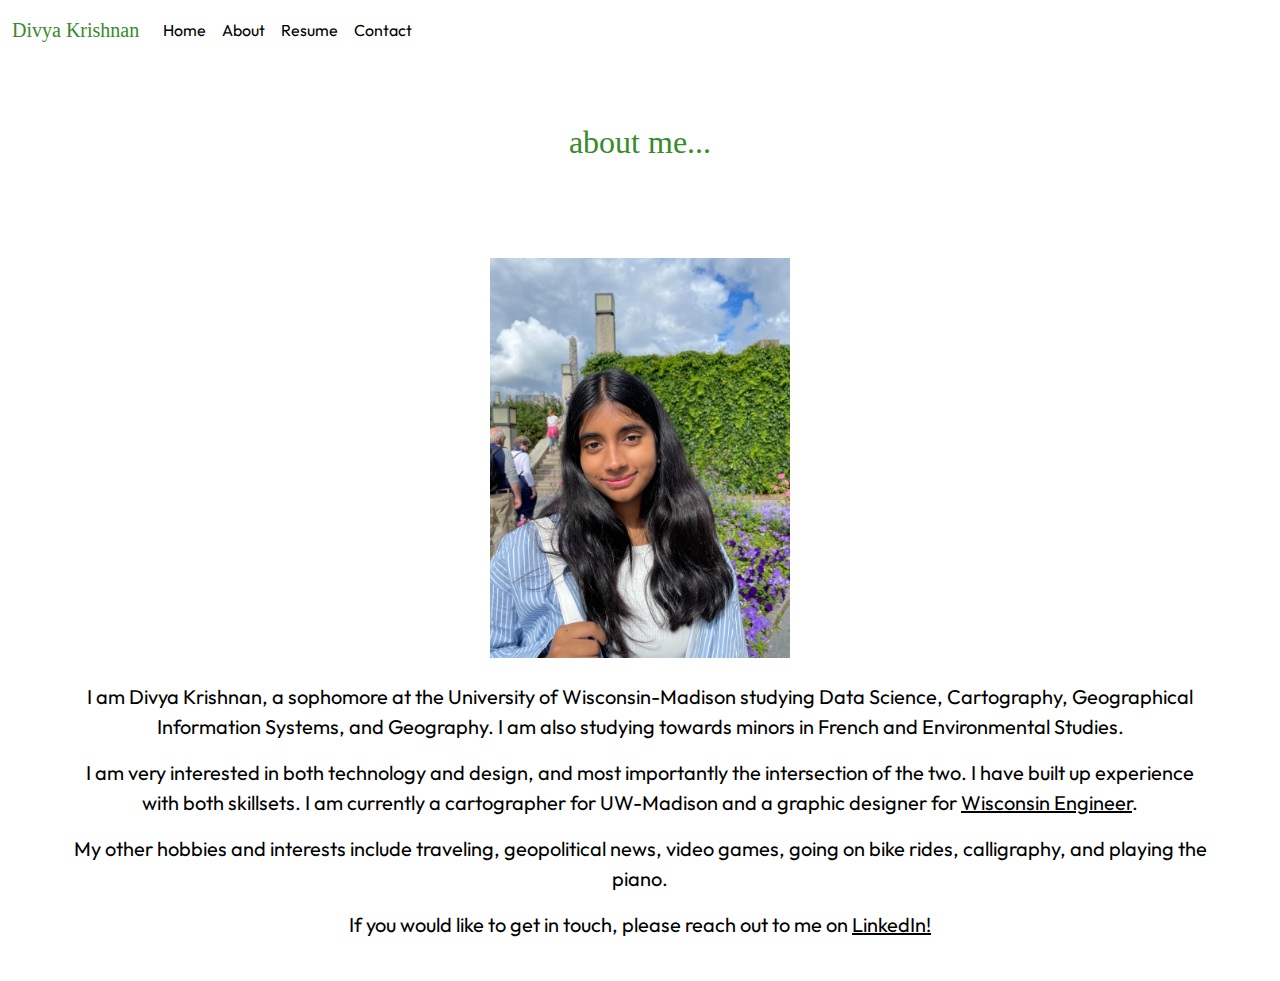
==== about.html @ 3236b27f "final project" ====
<!DOCTYPE html>
<html lang="en">

<head>
    <meta charset="utf-8">
    <meta name="viewport" content="width=device-width, initial-scale=1">
    <title>Divya Krishnan</title>
    <!-- <link href='https://fonts.googleapis.com/css?family=Montserrat:400,700' rel='stylesheet' type='text/css'> -->

    <!--put your Bootstrap stylesheet links below this comment and above style.css-->
    <link rel="preconnect" href="https://fonts.googleapis.com">
    <link rel="preconnect" href="https://fonts.gstatic.com" crossorigin>
    <link href="https://fonts.googleapis.com/css2?family=Homemade+Apple&family=Sail&display=swap" rel="stylesheet">
    <link rel="preconnect" href="https://fonts.googleapis.com">
    <link rel="preconnect" href="https://fonts.gstatic.com" crossorigin>
    <link href="https://fonts.googleapis.com/css2?family=Outfit:wght@100..900&display=swap" rel="stylesheet"> 
    <link rel="stylesheet" href="css/bootstrap.min.css">
        <link rel="stylesheet" href="css/style.css">
</head>

<body>
    <!-- Create the navbar -->
    <nav class="navbar navbar-expand-lg navbar-default">
        <!-- Container inside the navbar header to span the page -->
        <div class="container-fluid">
            <!-- Creates the navbar header -->
            <a class="navbar-brand" href="#">Divya Krishnan</a>
            <!-- This complex script is just for a hamburger button, which will appear on smaller screens -->
            <button class="navbar-toggler" type="button" data-bs-toggle="collapse" data-bs-target="#navbarNav"
                aria-controls="navbarNav" aria-expanded="false" aria-label="Toggle navigation">
                <svg width="1em" height="1em" viewBox="0 0 16 16" class="bi bi-list" xmlns="http://www.w3.org/2000/svg">
                    <path fill-rule="evenodd"
                        d="M2.5 11.5A.5.5 0 0 1 3 11h10a.5.5 0 0 1 0 1H3a.5.5 0 0 1-.5-.5zm0-4A.5.5 0 0 1 3 7h10a.5.5 0 0 1 0 1H3a.5.5 0 0 1-.5-.5zm0-4A.5.5 0 0 1 3 3h10a.5.5 0 0 1 0 1H3a.5.5 0 0 1-.5-.5z" />
                </svg>
                <span class="menu"> Menu</span>
            </button>
            <!-- Links to include in navbar -->
            <div class="collapse navbar-collapse" id="navbarNav">
                <!-- Unordered list for links on navbar -->
                <ul class="navbar-nav">
                    <li class="nav-item">
                        <a class="nav-link active" aria-current="page" href="index.html">Home</a>
                    </li>
                    <li class="nav-item">
                        <a class="nav-link" href="about.html">About</a>
                    </li>
                    <li class="nav-item">
                        <a class="nav-link" href="resume.html">Resume</a>
                    </li>
                    <li class="nav-item">
                        <a class="nav-link" href="contact.html">Contact</a>
                    </li>
                </ul>
            </div> <!-- end .navbar-collapse -->
        </div> <!-- end .container-fluid -->
    </nav> <!-- end navigation bar -->

    <div class="jumbotron">
        <div class="container">
            <h2>about me...</h2>
            
        </div>
    </div>

    <div class="container">
        <div class="row">   
            <div class="col-lg-12 text-center">
                <img src="assets/about-world.png" class="round-corner-large" height="400px" style="scale: 2px;">
                            <br><br>
                            <p>
                                I am Divya Krishnan, a sophomore at the University of Wisconsin-Madison studying Data Science, Cartography, Geographical Information Systems, and Geography. I am also studying towards minors in French and Environmental Studies.
                                </p>
                                <p>
                                I am very interested in both technology and design, and most importantly the intersection of the two. I have built up experience with both skillsets. I am currently a cartographer for UW-Madison and a graphic designer for <a href="https://wisconsinengineer.com/">Wisconsin Engineer</a>.
                                </p>
                                <p>
                                My other hobbies and interests include traveling, geopolitical news, video games, going on bike rides, calligraphy, and playing the piano.
                                </p>
                                <p>
                                    If you would like to get in touch, please reach out to me on <a href="https://www.linkedin.com/in/divya-krishnan-746971216/">LinkedIn!</a>
                                </p>
            </div>
        </div>
    </div>

    <!--put your external script links here-->
    <script type="text/javascript" src="lib/jquery-3.5.1.min.js"></script>
    <script type="text/javascript" src="lib/bootstrap.min.js"></script>
</body>

</html>
---- css/style.css ----
/***** NAVBAR *****/

.navbar {
    background-color: #ffffff;
    border-radius: 0;
}

/* Navbar title */
.navbar-default .navbar-brand {
    color: #388a2a;
    font-size: px;
        font-family: "Homemade Apple", cursive;
        font-weight: 400;
        font-style: normal;
      
}

/* Navbar hover effects */
.navbar-default .navbar-brand:hover,
.navbar-default .navbar-brand:focus,
.navbar-default .navbar-nav > li > a:hover,
.navbar-default .navbar-nav > li > a:focus {
    color: #1d1285;
    text-decoration: none;
}

/* Navbar links */
.navbar-default .navbar-nav > li > a {
    color: #000000;
    font-family: "Outfit", sans-serif;
    font-size: 16px;
    padding: 10px;
}

/* Navbar collapsed styles */
.navbar-toggler {
    color: #000000;
    border-color: #fff;
    background-color: #ffffff;
    border-radius: 4px;
    border: 1px solid;
    fill: #fff;
    font-size: 16px;
    position: relative;
    margin-right: 10px;
}

.navbar-toggler:hover,
.navbar-toggler:focus {
    background-color: #ffffff;
    color: #1d1285;
    fill: #242424;
    border-color: #fff;

}

/*** JUMBOTRON ***/

.jumbotron {
    text-align: center;
    color: #ffffff;
    padding: 3%;
    border-radius: 0px;
}

.jumbotron h2 {
    color: #388a2a;
    font-size: px;
        font-family: "Homemade Apple", cursive;
        font-weight: 400;
        font-style: normal;;
}

.img-responsive{
    width:100%;
}

/*** CARD ***/

.card {
    background-color: #fff;
    border-color: #cccccc;
    border-width: 1px;
    width: 100%;
}

.card:hover {
    border-color: #ffffff;
}

/*** Basic Text Styles ***/

#about-world {
    max-height: 200px;
}

.resume h3 {
    font-weight: bold;
}


hr {
    border-color: white;
    border-width: 2px;
}

p {
    font-size: 20px;
    color: #000000;
    font-family: "Outfit", sans-serif;
}

a {
    font-size: 20px;
    color: #000000
}

a:hover {
    color: #1d1285;
}

.container{
    padding:25px 0;
}

body {

    font-family: "Outfit", sans-serif;
    background-color: #ffffff;
    color: #000000;
}
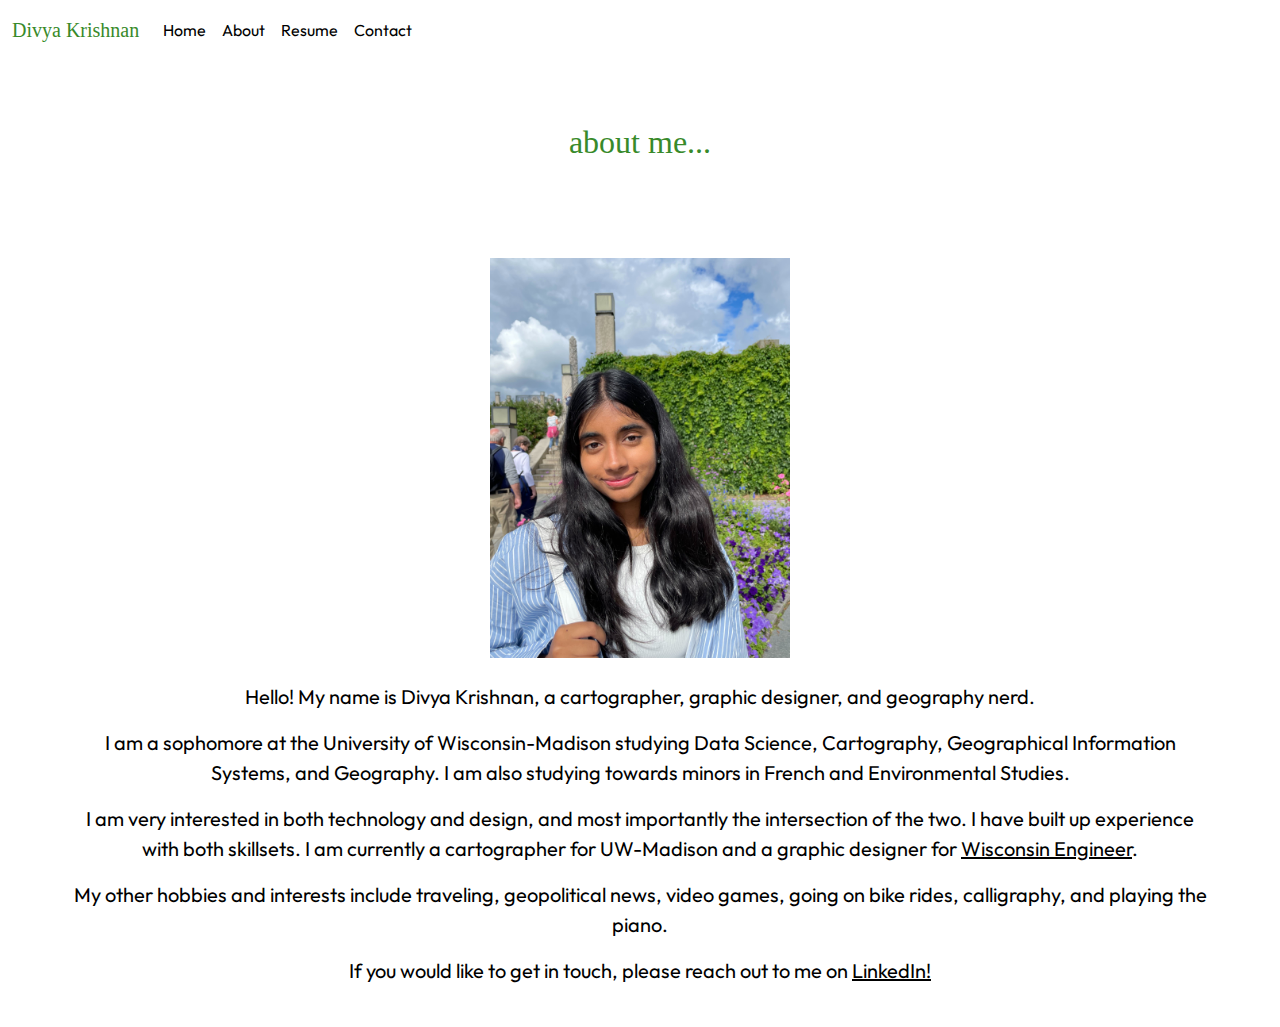
==== commit 06f28f4d: "intro change" ====
--- a/about.html
+++ b/about.html
@@ -68,8 +68,11 @@
                 <img src="assets/about-world.png" class="round-corner-large" height="400px" style="scale: 2px;">
                             <br><br>
                             <p>
-                                I am Divya Krishnan, a sophomore at the University of Wisconsin-Madison studying Data Science, Cartography, Geographical Information Systems, and Geography. I am also studying towards minors in French and Environmental Studies.
+                                Hello! My name is Divya Krishnan, a cartographer, graphic designer, and geography nerd.
                                 </p>
+                                <p>
+                                    I am a sophomore at the University of Wisconsin-Madison studying Data Science, Cartography, Geographical Information Systems, and Geography. I am also studying towards minors in French and Environmental Studies.
+                                    </p>
                                 <p>
                                 I am very interested in both technology and design, and most importantly the intersection of the two. I have built up experience with both skillsets. I am currently a cartographer for UW-Madison and a graphic designer for <a href="https://wisconsinengineer.com/">Wisconsin Engineer</a>.
                                 </p>
